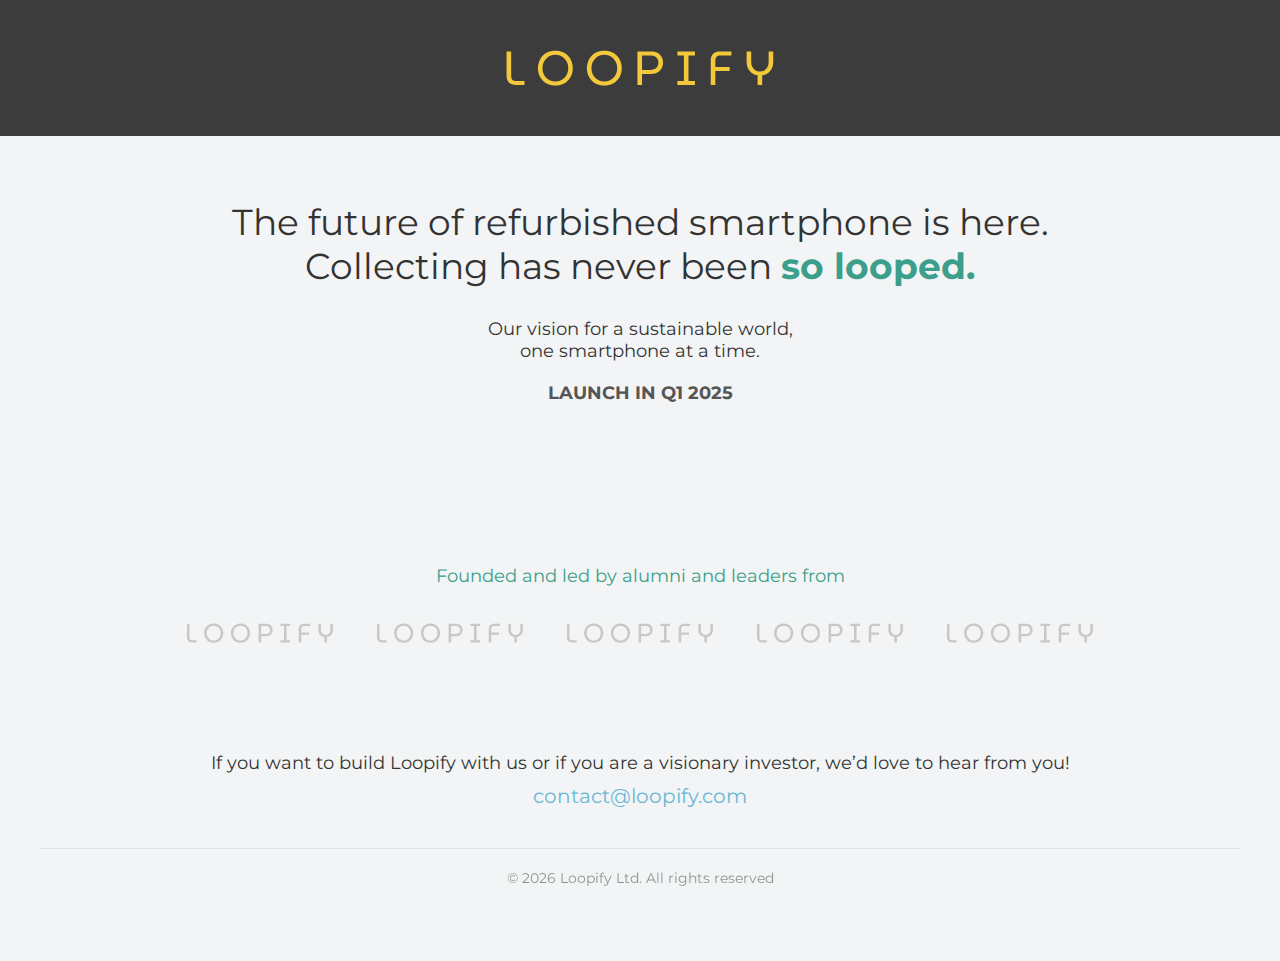
==== index.html @ 1a7bdf37 "Loopify Website" ====
<!DOCTYPE html>
<html lang="en">
<head>
    <meta charset="UTF-8">
    <title>Loopify</title>
    <meta name="viewport" content="width=device-width, initial-scale=1">
    <link href="styles.css" rel="stylesheet">
    <link rel="shortcut icon" href="assets/favicon.svg">
</head>
<body>
<header><img src="assets/logo.svg" alt="logo" class="logo"></header>
<section class="hero-section">
    <div class="container">
        <div class="hero-content">
            <h1>The future of refurbished smartphone is here.<br>Collecting has never been <span class="highlight">so looped.</span></h1>
            <p>Our vision for a sustainable world,<br>one smartphone at a time.<br></p>
            <p><span class="launch-date">LAUNCH IN Q1 2025</span></p>
        </div>
    </div>
</section>
<section class="partners-section">
    <div class="container">
        <div class="container">
            <h2 class="partners-title">Founded and led by alumni and leaders from</h2>
        </div>
        <div class="partners-logos">
            <!-- Remplacez les sources des images par les logos de vos partenaires -->
            <img src="assets/logo.svg" alt="Partner 1" class="partner-logo">
            <img src="assets/logo.svg" alt="Partner 2" class="partner-logo">
            <img src="assets/logo.svg" alt="Partner 3" class="partner-logo">
            <img src="assets/logo.svg" alt="Partner 4" class="partner-logo">
            <img src="assets/logo.svg" alt="Partner 5" class="partner-logo">
        </div>
    </div>
</section>
<section class="contact-section">
    <div class="container">
        <div class="contact-content">
            <p>If you want to build Loopify with us or if you are a visionary investor, we’d love to hear from you!</p>
            <a href="mailto:contact@loopify.com" class="contact-link">contact@loopify.com</a>
        </div>
        <div class="footer">
            <div class="footer-divider"></div>
            <div class="footer-bottom">
                <p>© <span id="current-year"></span> Loopify Ltd. All rights reserved</p>
            </div>
        </div>
    </div>
</section>
<script src="script.js"></script>
</body>
</html>
---- styles.css ----
@font-face {
    font-family: 'Montserrat';
    src: url('fonts/Montserrat-Bold.woff2') format('woff2');
    font-weight: 700;
}
@font-face {
    font-family: 'Montserrat';
    src: url('fonts/Montserrat-Regular.woff2') format('woff2');
    font-weight: 400;
}

/* Styles généraux */
body {
    margin: 0;
    font-family: 'Montserrat', sans-serif;
    color: #333;
    background-color: #3C3C3C;
}

.logo {
    display: block;
    margin: 30px auto;
    max-width: 300px; /* Adjust the size as needed */
}

/* Section Hero */
.hero-section {
    background-color: #F2F4F5;
    padding: 40px 20px 1px 20px;
    text-align: center;
}

.hero-content h1 {
    font-size: 36px;
    margin-bottom: 30px;
    font-weight: 400;
}

.hero-content .highlight {
    color: #3B9F8B;
    font-weight: 700;
}

.hero-content p {
    font-size: 18px;
    margin-bottom: 20px;
}

.launch-date {
    font-weight: 700;
    color: #555;
    margin-bottom: 10px;
}

/* Section Partenaires */
.partners-section {
    background-color: #F2F4F5;
    padding: 60px 20px 10px;
    text-align: center;
}

.partners-title {
    font-size: 18px;
    font-weight: 400;
    color: #3B9F8B;
    margin-top: 80px;
}

.partners-logos {
    display: flex;
    justify-content: center;
    align-items: center;
    flex-wrap: wrap;
}

.partner-logo {
    max-width: 150px;
    margin: 10px 20px;
    filter: grayscale(100%);
}

/* Section Contact */
.contact-section {
    background-color: #F2F4F5;
    padding: 60px 20px;
    text-align: center;
    position: relative;
    overflow: hidden;
}

.contact-section::after {
    content: '';
    position: absolute;
    top: 0;
    left: -100%;
    width: 100%;
    height: 1px;
    background-color: #3C3C3C;
    animation: slide-in 2s forwards;
}

@keyframes slide-in {
    to {
        left: 0;
    }
}


.contact-content p {
    font-size: 18px;
    margin-bottom: 10px;
}

.contact-link {
    font-size: 20px;
    color: #6AB7D6;
    text-decoration: none;
}

.contact-link:hover {
    text-decoration: underline;
}

/* Pied de page */
.footer {
    margin-top: 40px;
}

.footer-divider {
    height: 1px;
    background-color: #3C3C3C;
    opacity: 0.1;
    margin: 20px 0;
}

.footer-bottom p {
    font-size: 14px;
    opacity: 0.5;
}

/* Classes utilitaires */
.container {
    max-width: 1200px;
    margin: 0 auto;
    padding: 0 20px;
}


/* Styles pour la page 404 */
.error-container {
    background-color: #F2F4F5;
    display: flex;
    flex-direction: column;
    align-items: center;
    justify-content: center;
    height: 70vh;
    text-align: center;
}

.error-code {
    font-size: 100px;
    font-weight: 700;
    color: #3B9F8B;
    margin: 0;
}

.error-message h2 {
    font-size: 36px;
    margin: 20px 0;
    font-weight: 400;
}

.error-message p {
    font-size: 18px;
    margin-bottom: 30px;
}

.home-link {
    display: inline-block;
    padding: 12px 24px;
    background-color: #3B9F8B;
    color: #fff;
    text-decoration: none;
    border-radius: 4px;
    font-size: 16px;
}

.home-link:hover {
    background-color: #2e7d6b;
}
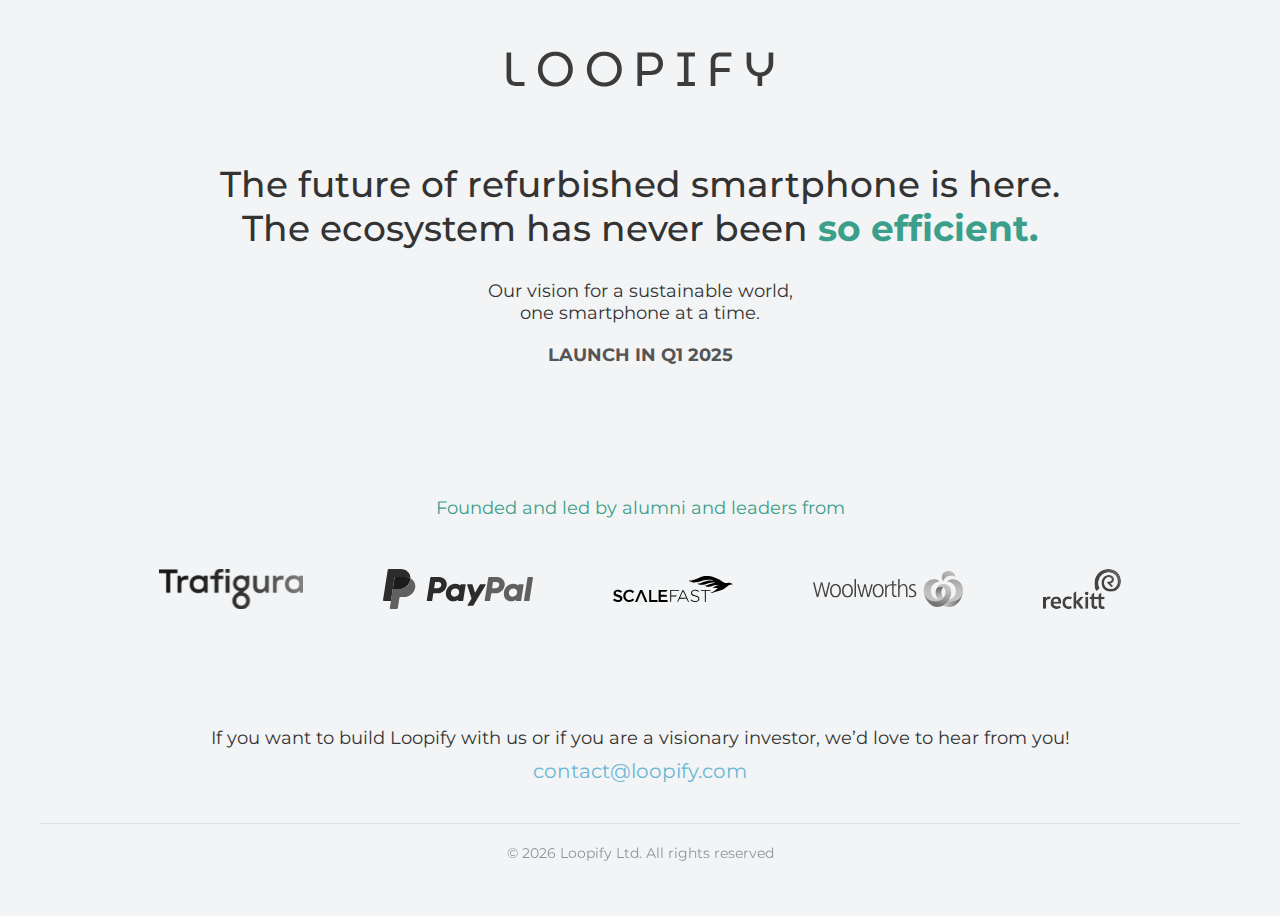
==== commit 872a6018: "Added companies" ====
--- a/index.html
+++ b/index.html
@@ -12,7 +12,7 @@
 <section class="hero-section">
     <div class="container">
         <div class="hero-content">
-            <h1>The future of refurbished smartphone is here.<br>Collecting has never been <span class="highlight">so looped.</span></h1>
+            <h1>The future of refurbished smartphone is here.<br>The ecosystem has never been <span class="highlight">so efficient.</span></h1>
             <p>Our vision for a sustainable world,<br>one smartphone at a time.<br></p>
             <p><span class="launch-date">LAUNCH IN Q1 2025</span></p>
         </div>
@@ -25,11 +25,11 @@
         </div>
         <div class="partners-logos">
             <!-- Remplacez les sources des images par les logos de vos partenaires -->
-            <img src="assets/logo.svg" alt="Partner 1" class="partner-logo">
-            <img src="assets/logo.svg" alt="Partner 2" class="partner-logo">
-            <img src="assets/logo.svg" alt="Partner 3" class="partner-logo">
-            <img src="assets/logo.svg" alt="Partner 4" class="partner-logo">
-            <img src="assets/logo.svg" alt="Partner 5" class="partner-logo">
+            <img src="assets/trafigura.svg" alt="Partner 1" class="partner-logo">
+            <img src="assets/paypal.svg" alt="Partner 2" class="partner-logo">
+            <img src="assets/scalefast.svg" alt="Partner 3" class="partner-logo">
+            <img src="assets/woolworths.svg" alt="Partner 4" class="partner-logo">
+            <img src="assets/reckitt.svg" alt="Partner 5" class="partner-logo">
         </div>
     </div>
 </section>
@@ -37,7 +37,7 @@
     <div class="container">
         <div class="contact-content">
             <p>If you want to build Loopify with us or if you are a visionary investor, we’d love to hear from you!</p>
-            <a href="mailto:contact@loopify.com" class="contact-link">contact@loopify.com</a>
+            <a href="mailto:contact@myloopify.com" class="contact-link">contact@loopify.com</a>
         </div>
         <div class="footer">
             <div class="footer-divider"></div>
--- a/styles.css
+++ b/styles.css
@@ -2,6 +2,16 @@
     font-family: 'Montserrat';
     src: url('fonts/Montserrat-Bold.woff2') format('woff2');
     font-weight: 700;
+}
+@font-face {
+    font-family: 'Montserrat';
+    src: url('fonts/Montserrat-Medium.woff2') format('woff2');
+    font-weight: 600;
+}
+@font-face {
+    font-family: 'Montserrat';
+    src: url('fonts/Montserrat-Medium.woff2') format('woff2');
+    font-weight: 500;
 }
 @font-face {
     font-family: 'Montserrat';
@@ -14,7 +24,13 @@
     margin: 0;
     font-family: 'Montserrat', sans-serif;
     color: #333;
-    background-color: #3C3C3C;
+    background-color: #F2F4F5;
+}
+
+header {
+    background-color: #F2F4F5;
+    padding: 1px;
+    text-align: center;
 }
 
 .logo {
@@ -26,14 +42,14 @@
 /* Section Hero */
 .hero-section {
     background-color: #F2F4F5;
-    padding: 40px 20px 1px 20px;
+    padding: 0px 20px 1px 20px;
     text-align: center;
 }
 
 .hero-content h1 {
     font-size: 36px;
     margin-bottom: 30px;
-    font-weight: 400;
+    font-weight: 600;
 }
 
 .hero-content .highlight {
@@ -63,7 +79,7 @@
     font-size: 18px;
     font-weight: 400;
     color: #3B9F8B;
-    margin-top: 80px;
+    margin-top: 50px;
 }
 
 .partners-logos {
@@ -71,18 +87,20 @@
     justify-content: center;
     align-items: center;
     flex-wrap: wrap;
+    margin: 40px 20px;
 }
 
 .partner-logo {
+    max-height: 40px;
     max-width: 150px;
-    margin: 10px 20px;
+    margin: 10px 40px;
     filter: grayscale(100%);
 }
 
 /* Section Contact */
 .contact-section {
     background-color: #F2F4F5;
-    padding: 60px 20px;
+    padding: 40px 20px;
     text-align: center;
     position: relative;
     overflow: hidden;
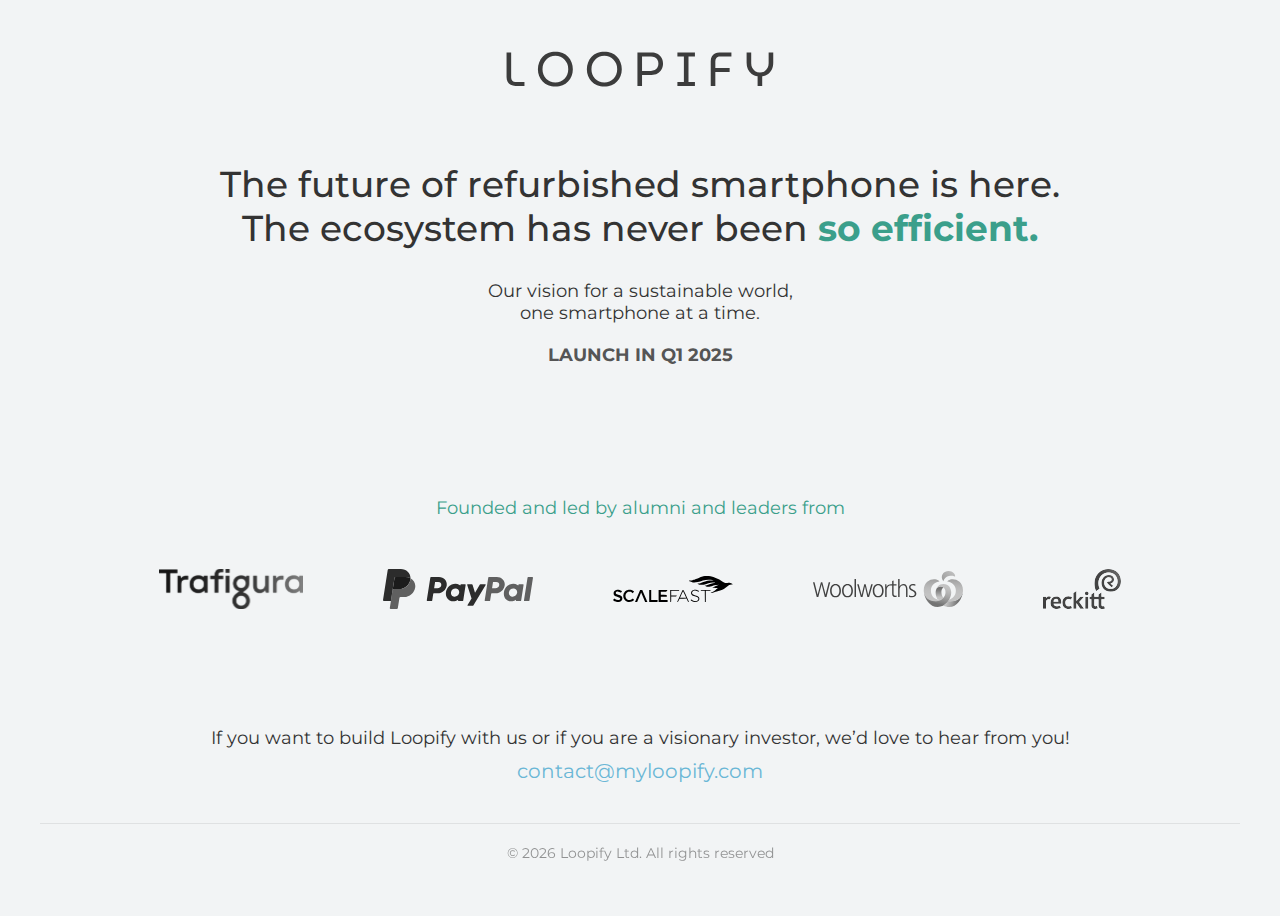
==== commit 319f21f3: "Update index.html" ====
--- a/index.html
+++ b/index.html
@@ -37,7 +37,7 @@
     <div class="container">
         <div class="contact-content">
             <p>If you want to build Loopify with us or if you are a visionary investor, we’d love to hear from you!</p>
-            <a href="mailto:contact@myloopify.com" class="contact-link">contact@loopify.com</a>
+            <a href="mailto:contact@myloopify.com" class="contact-link">contact@myloopify.com</a>
         </div>
         <div class="footer">
             <div class="footer-divider"></div>
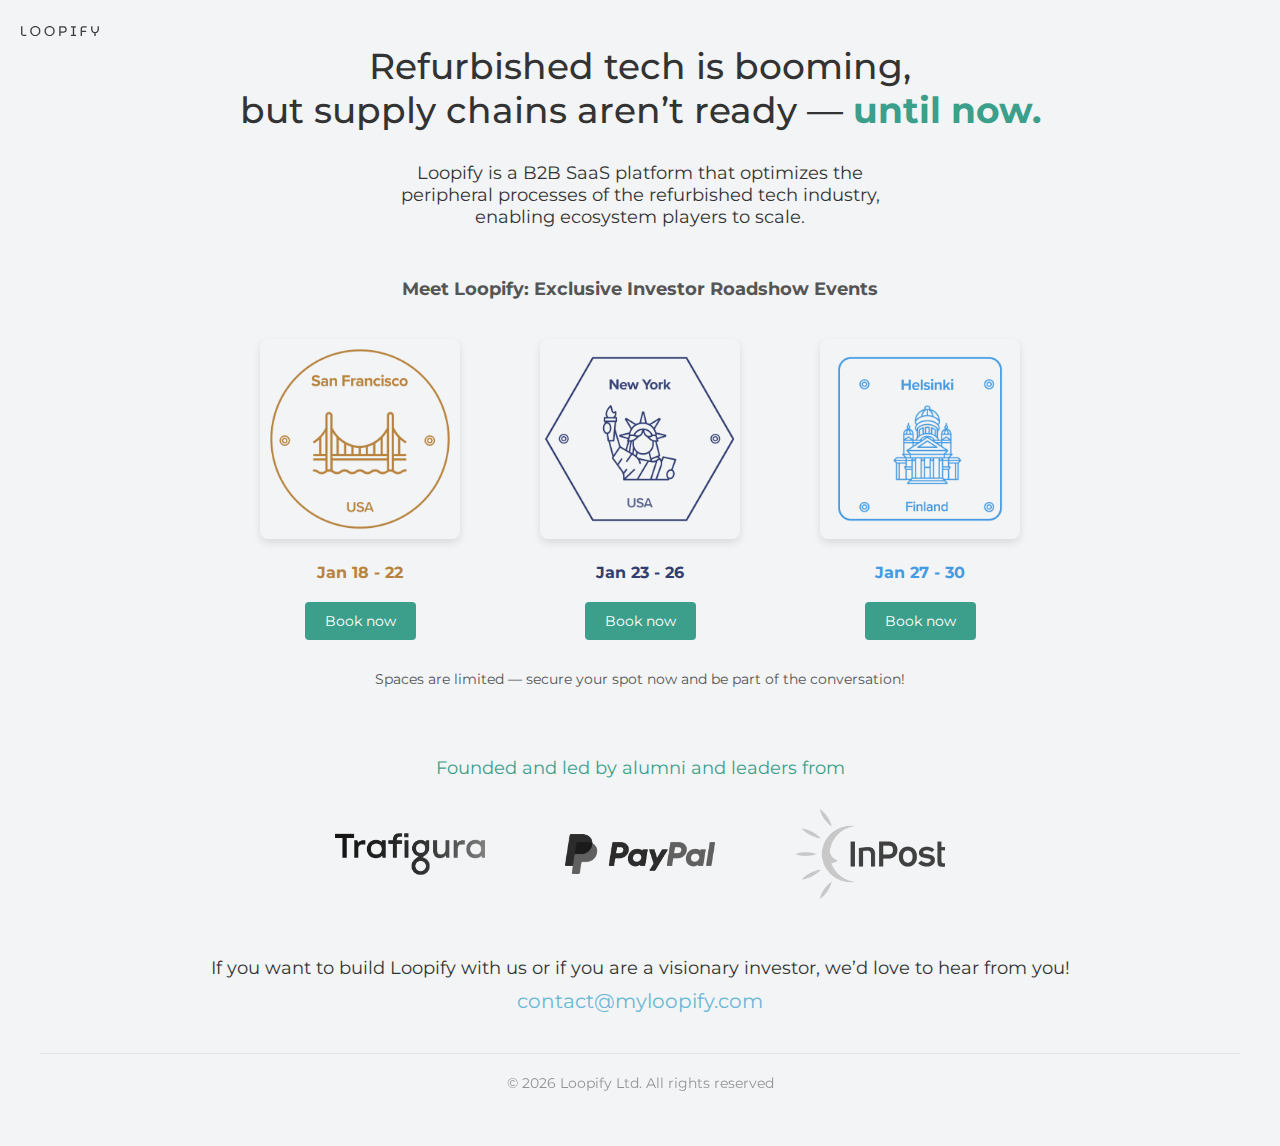
==== commit 77479abd: "Add events on main page" ====
--- a/index.html
+++ b/index.html
@@ -8,16 +8,52 @@
     <link rel="shortcut icon" href="assets/favicon.svg">
 </head>
 <body>
-<header><img src="assets/logo.svg" alt="logo" class="logo"></header>
+<header>
+    <a href="./">
+        <img src="assets/logo.svg" alt="logo" class="logo">
+    </a>
+</header>
 <section class="hero-section">
     <div class="container">
         <div class="hero-content">
-            <h1>The future of refurbished smartphone is here.<br>The ecosystem has never been <span class="highlight">so efficient.</span></h1>
-            <p>Our vision for a sustainable world,<br>one smartphone at a time.<br></p>
-            <p><span class="launch-date">LAUNCH IN Q1 2025</span></p>
+            <h1>Refurbished tech is booming,<br>but supply chains aren’t ready — <span class="highlight">until now.</span></h1>
+            <p>Loopify is a B2B SaaS platform that optimizes the<br>peripheral processes of the refurbished tech industry,<br>enabling ecosystem players to scale.<br></p>
+        </div>
+        <div class="launch-date">
+            <p>Meet Loopify: Exclusive Investor Roadshow Events</p>
         </div>
     </div>
 </section>
+
+<section class="events-section">
+    <div class="container">
+        <div class="events-content">
+            <div class="event">
+                <a href="https://lu.ma/xg612xgt" target="_blank">
+                    <img src="assets/sanfrancisco.png" alt="San Francisco" class="event-image">
+                </a>
+                <p class="event-date-sf">Jan 18 - 22</p>
+                <a href="https://lu.ma/xg612xgt" target="_blank" class="event-button">Book now</a>
+            </div>
+            <div class="event">
+                <a href="https://lu.ma/eo1ysxv1" target="_blank">
+                    <img src="assets/newyork.png" alt="New York" class="event-image">
+                </a>
+                <p class="event-date-nyc">Jan 23 - 26</p>
+                <a href="https://lu.ma/eo1ysxv1" target="_blank" class="event-button">Book now</a>
+            </div>
+            <div class="event">
+                <a href="https://lu.ma/xwva5xbb" target="_blank">
+                    <img src="assets/helsinki.png" alt="Helsinki" class="event-image">
+                </a>
+                <p class="event-date-hel">Jan 27 - 30</p>
+                <a href="https://lu.ma/xwva5xbb" target="_blank" class="event-button">Book now</a>
+            </div>
+        </div>
+        <p class="limited-spots">Spaces are limited — secure your spot now and be part of the conversation!</p>
+    </div>
+</section>
+
 <section class="partners-section">
     <div class="container">
         <div class="container">
@@ -25,14 +61,13 @@
         </div>
         <div class="partners-logos">
             <!-- Remplacez les sources des images par les logos de vos partenaires -->
-            <img src="assets/trafigura.svg" alt="Partner 1" class="partner-logo">
-            <img src="assets/paypal.svg" alt="Partner 2" class="partner-logo">
-            <img src="assets/scalefast.svg" alt="Partner 3" class="partner-logo">
-            <img src="assets/woolworths.svg" alt="Partner 4" class="partner-logo">
-            <img src="assets/reckitt.svg" alt="Partner 5" class="partner-logo">
+            <img src="assets/trafigura.png" alt="Trafigura" class="partner-logo">
+            <img src="assets/paypal.png" alt="PayPal" class="partner-logo">
+            <img src="assets/inpost.png" alt="InPost" class="partner-logo">
         </div>
     </div>
 </section>
+
 <section class="contact-section">
     <div class="container">
         <div class="contact-content">
--- a/styles.css
+++ b/styles.css
@@ -27,22 +27,32 @@
     background-color: #F2F4F5;
 }
 
+/* Header */
 header {
-    background-color: #F2F4F5;
-    padding: 1px;
-    text-align: center;
-}
-
+    /*background-color: #F2F4F5; !* Optional: Keep the background if needed *!*/
+    padding: 10px 20px;
+    text-align: left; /* Align header content to the left */
+    position: absolute; /* Ensure it stays at the top */
+    top: 0;
+    left: 0;
+    /*width: 100%;*/
+    /*z-index: 100; !* Keep the logo on top of other elements *!*/
+    /*box-shadow: 0px 2px 5px rgba(0, 0, 0, 0.1); !* Optional: add shadow for header *!*/
+}
+
+/* Logo */
 .logo {
-    display: block;
-    margin: 30px auto;
-    max-width: 300px; /* Adjust the size as needed */
+    width: 80px; /* Make the logo smaller */
+    height: auto;
+    display: inline-block;
+    vertical-align: middle;
+    margin: 10px auto;
 }
 
 /* Section Hero */
 .hero-section {
     background-color: #F2F4F5;
-    padding: 0px 20px 1px 20px;
+    padding: 20px 20px 1px 20px;
     text-align: center;
 }
 
@@ -64,49 +74,92 @@
 
 .launch-date {
     font-weight: 700;
+    font-size: 18px;
     color: #555;
+    margin-top: 50px;
     margin-bottom: 10px;
+}
+
+/* Section Events */
+.events-section {
+    text-align: center;
+    margin: 10px auto;
+    padding: 10px;
+}
+
+.events-content {
+    display: flex;
+    justify-content: center;
+    gap: 80px; /* Increased space between images */
+    flex-wrap: wrap;
+}
+
+.event {
+    text-align: center;
+    max-width: 200px;
+}
+
+.event-image {
+    width: 100%;
+    height: auto;
+    border-radius: 8px;
+    box-shadow: 0 4px 8px rgba(0, 0, 0, 0.1);
+    cursor: pointer; /* Indicates clickable images */
+    transition: transform 0.2s ease;
+}
+
+.event-image:hover {
+    transform: scale(1.05); /* Slight zoom on hover */
+}
+
+.event-date-sf {
+    font-size: 16px;
+    font-weight: bold;
+    color: #B8833E;
+    margin: 20px 0;
+}
+.event-date-nyc {
+    font-size: 16px;
+    font-weight: bold;
+    color: #323E72;
+    margin: 20px 0;
+}
+.event-date-hel {
+    font-size: 16px;
+    font-weight: bold;
+    color: #449AE3;
+    margin: 20px 0;
+}
+
+.event-button {
+    display: inline-block;
+    padding: 10px 20px;
+    background-color: #3B9F8B;
+    color: #fff;
+    text-decoration: none;
+    border-radius: 4px;
+    font-size: 14px;
+}
+
+.event-button:hover {
+    background-color: #2e7d6b;
+}
+
+.limited-spots {
+    margin-top: 30px;
+    font-size: 14px;
+    color: #555;
 }
 
 /* Section Partenaires */
 .partners-section {
     background-color: #F2F4F5;
-    padding: 60px 20px 10px;
-    text-align: center;
-}
-
-.partners-title {
-    font-size: 18px;
-    font-weight: 400;
-    color: #3B9F8B;
-    margin-top: 50px;
-}
-
-.partners-logos {
-    display: flex;
-    justify-content: center;
-    align-items: center;
-    flex-wrap: wrap;
-    margin: 40px 20px;
-}
-
-.partner-logo {
-    max-height: 40px;
-    max-width: 150px;
-    margin: 10px 40px;
-    filter: grayscale(100%);
-}
-
-/* Section Contact */
-.contact-section {
-    background-color: #F2F4F5;
-    padding: 40px 20px;
+    padding: 20px 20px 10px;
     text-align: center;
     position: relative;
     overflow: hidden;
 }
-
-.contact-section::after {
+.partners-section::after {
     content: '';
     position: absolute;
     top: 0;
@@ -116,13 +169,41 @@
     background-color: #3C3C3C;
     animation: slide-in 2s forwards;
 }
-
 @keyframes slide-in {
     to {
         left: 0;
     }
 }
 
+.partners-title {
+    font-size: 18px;
+    font-weight: 400;
+    color: #3B9F8B;
+}
+
+.partners-logos {
+    display: flex;
+    justify-content: center;
+    align-items: center;
+    flex-wrap: wrap;
+    margin: 20px 20px;
+}
+
+.partner-logo {
+    max-height: 100px;
+    max-width: 150px;
+    margin: 10px 40px;
+    filter: grayscale(100%);
+}
+
+/* Section Contact */
+.contact-section {
+    background-color: #F2F4F5;
+    padding: 0px 20px 40px 20px;
+    text-align: center;
+    /*position: relative;*/
+    /*overflow: hidden;*/
+}
 
 .contact-content p {
     font-size: 18px;
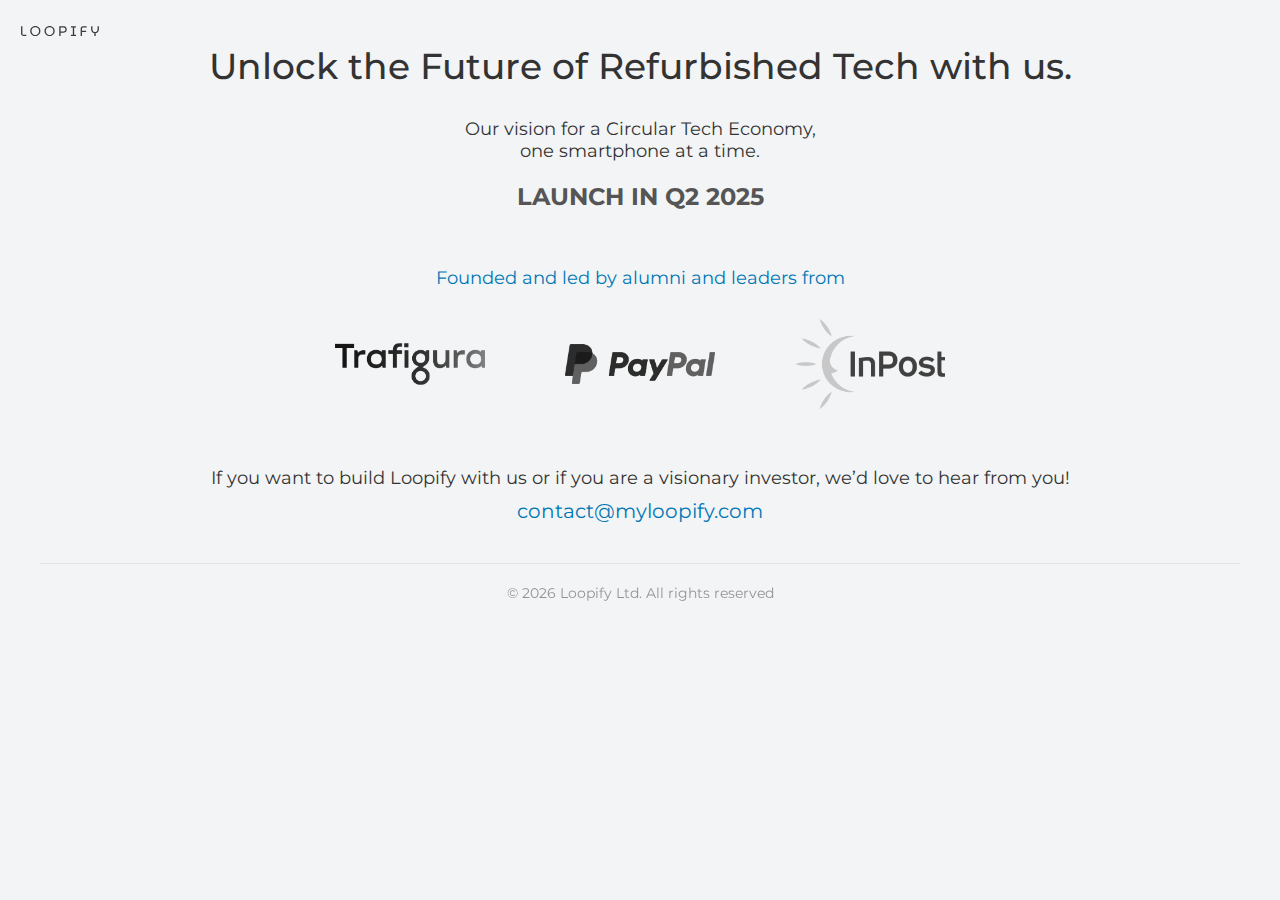
==== commit 188fbb3a: "Update index.html" ====
--- a/index.html
+++ b/index.html
@@ -8,52 +8,16 @@
     <link rel="shortcut icon" href="assets/favicon.svg">
 </head>
 <body>
-<header>
-    <a href="./">
-        <img src="assets/logo.svg" alt="logo" class="logo">
-    </a>
-</header>
+<header><img src="assets/logo.svg" alt="logo" class="logo"></header>
 <section class="hero-section">
     <div class="container">
         <div class="hero-content">
-            <h1>Refurbished tech is booming,<br>but supply chains aren’t ready — <span class="highlight">until now.</span></h1>
-            <p>Loopify is a B2B SaaS platform that optimizes the<br>peripheral processes of the refurbished tech industry,<br>enabling ecosystem players to scale.<br></p>
-        </div>
-        <div class="launch-date">
-            <p>Meet Loopify: Exclusive Investor Roadshow Events</p>
+            <h1>Unlock the Future of Refurbished Tech with us.</h1>
+            <p>Our vision for a Circular Tech Economy,<br>one smartphone at a time.<br></p>
+            <p><span class="launch-date">LAUNCH IN Q2 2025</span></p>
         </div>
     </div>
 </section>
-
-<section class="events-section">
-    <div class="container">
-        <div class="events-content">
-            <div class="event">
-                <a href="https://lu.ma/xg612xgt" target="_blank">
-                    <img src="assets/sanfrancisco.png" alt="San Francisco" class="event-image">
-                </a>
-                <p class="event-date-sf">Jan 18 - 22</p>
-                <a href="https://lu.ma/xg612xgt" target="_blank" class="event-button">Book now</a>
-            </div>
-            <div class="event">
-                <a href="https://lu.ma/eo1ysxv1" target="_blank">
-                    <img src="assets/newyork.png" alt="New York" class="event-image">
-                </a>
-                <p class="event-date-nyc">Jan 23 - 26</p>
-                <a href="https://lu.ma/eo1ysxv1" target="_blank" class="event-button">Book now</a>
-            </div>
-            <div class="event">
-                <a href="https://lu.ma/xwva5xbb" target="_blank">
-                    <img src="assets/helsinki.png" alt="Helsinki" class="event-image">
-                </a>
-                <p class="event-date-hel">Jan 27 - 30</p>
-                <a href="https://lu.ma/xwva5xbb" target="_blank" class="event-button">Book now</a>
-            </div>
-        </div>
-        <p class="limited-spots">Spaces are limited — secure your spot now and be part of the conversation!</p>
-    </div>
-</section>
-
 <section class="partners-section">
     <div class="container">
         <div class="container">
@@ -67,7 +31,6 @@
         </div>
     </div>
 </section>
-
 <section class="contact-section">
     <div class="container">
         <div class="contact-content">
@@ -84,4 +47,4 @@
 </section>
 <script src="script.js"></script>
 </body>
-</html>
+</html>--- a/styles.css
+++ b/styles.css
@@ -63,7 +63,7 @@
 }
 
 .hero-content .highlight {
-    color: #3B9F8B;
+    color: #0077B5;
     font-weight: 700;
 }
 
@@ -74,7 +74,7 @@
 
 .launch-date {
     font-weight: 700;
-    font-size: 18px;
+    font-size: 24px;
     color: #555;
     margin-top: 50px;
     margin-bottom: 10px;
@@ -101,7 +101,8 @@
 
 .event-image {
     width: 100%;
-    height: auto;
+    /*max-width: 200px; !* Limit the image size *!*/
+    height: auto; /* Maintain aspect ratio */
     border-radius: 8px;
     box-shadow: 0 4px 8px rgba(0, 0, 0, 0.1);
     cursor: pointer; /* Indicates clickable images */
@@ -134,7 +135,7 @@
 .event-button {
     display: inline-block;
     padding: 10px 20px;
-    background-color: #3B9F8B;
+    background-color: #0077B5;
     color: #fff;
     text-decoration: none;
     border-radius: 4px;
@@ -142,7 +143,7 @@
 }
 
 .event-button:hover {
-    background-color: #2e7d6b;
+    background-color: #0091DD;
 }
 
 .limited-spots {
@@ -178,7 +179,7 @@
 .partners-title {
     font-size: 18px;
     font-weight: 400;
-    color: #3B9F8B;
+    color: #0077B5;
 }
 
 .partners-logos {
@@ -201,8 +202,6 @@
     background-color: #F2F4F5;
     padding: 0px 20px 40px 20px;
     text-align: center;
-    /*position: relative;*/
-    /*overflow: hidden;*/
 }
 
 .contact-content p {
@@ -212,7 +211,7 @@
 
 .contact-link {
     font-size: 20px;
-    color: #6AB7D6;
+    color: #0077B5;
     text-decoration: none;
 }
 
@@ -259,7 +258,7 @@
 .error-code {
     font-size: 100px;
     font-weight: 700;
-    color: #3B9F8B;
+    color: #0077B5;
     margin: 0;
 }
 
@@ -277,7 +276,7 @@
 .home-link {
     display: inline-block;
     padding: 12px 24px;
-    background-color: #3B9F8B;
+    background-color: #0077B5;
     color: #fff;
     text-decoration: none;
     border-radius: 4px;
@@ -285,5 +284,5 @@
 }
 
 .home-link:hover {
-    background-color: #2e7d6b;
-}
+    background-color: #0091DD;
+}
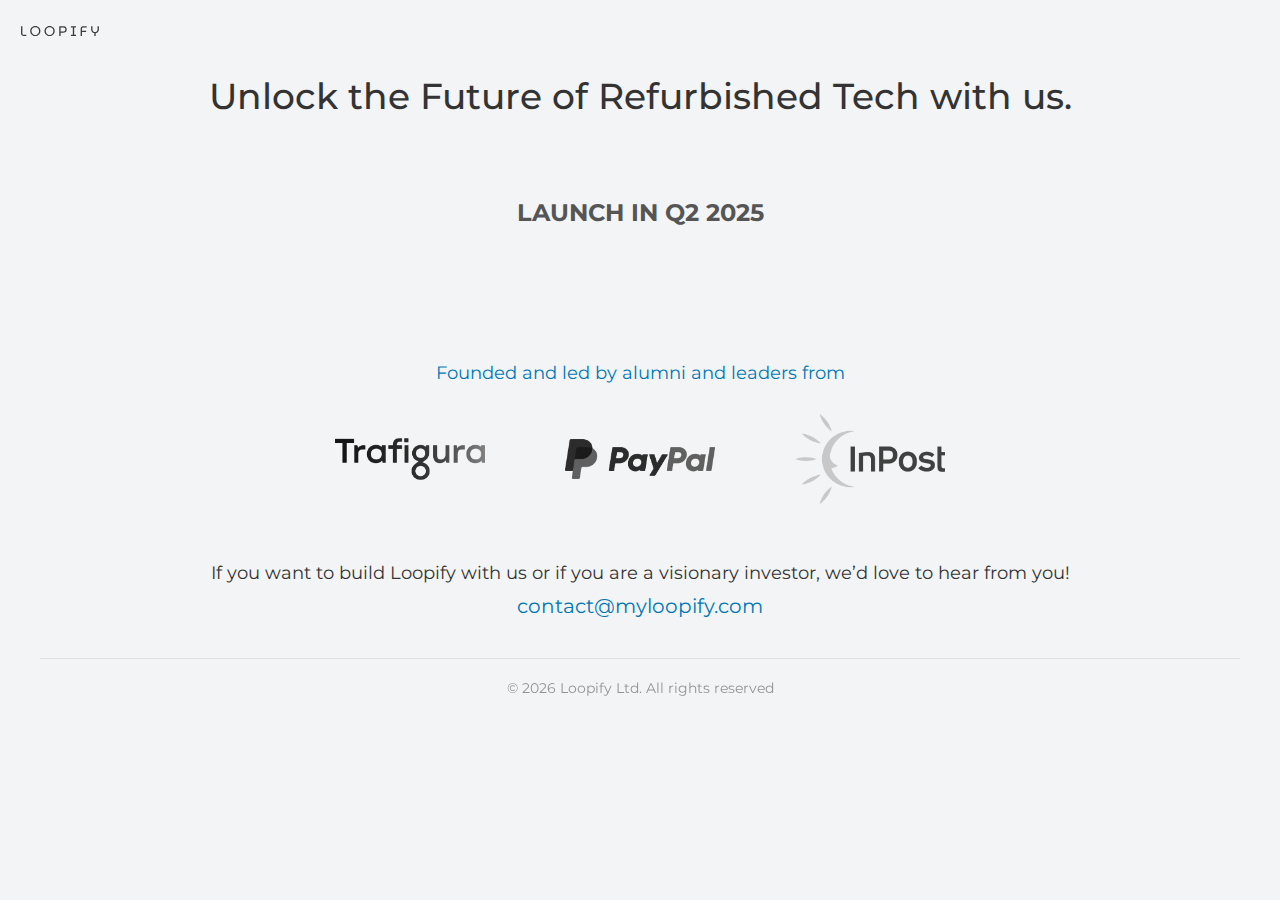
==== commit 6a837597: "Changed space for title" ====
--- a/index.html
+++ b/index.html
@@ -13,7 +13,6 @@
     <div class="container">
         <div class="hero-content">
             <h1>Unlock the Future of Refurbished Tech with us.</h1>
-            <p>Our vision for a Circular Tech Economy,<br>one smartphone at a time.<br></p>
             <p><span class="launch-date">LAUNCH IN Q2 2025</span></p>
         </div>
     </div>
--- a/styles.css
+++ b/styles.css
@@ -52,7 +52,7 @@
 /* Section Hero */
 .hero-section {
     background-color: #F2F4F5;
-    padding: 20px 20px 1px 20px;
+    padding: 50px 20px 50px 20px;
     text-align: center;
 }
 
@@ -69,7 +69,7 @@
 
 .hero-content p {
     font-size: 18px;
-    margin-bottom: 20px;
+    margin: 80px 20px 20px 20px;
 }
 
 .launch-date {
@@ -155,7 +155,7 @@
 /* Section Partenaires */
 .partners-section {
     background-color: #F2F4F5;
-    padding: 20px 20px 10px;
+    padding: 50px 20px 10px;
     text-align: center;
     position: relative;
     overflow: hidden;
